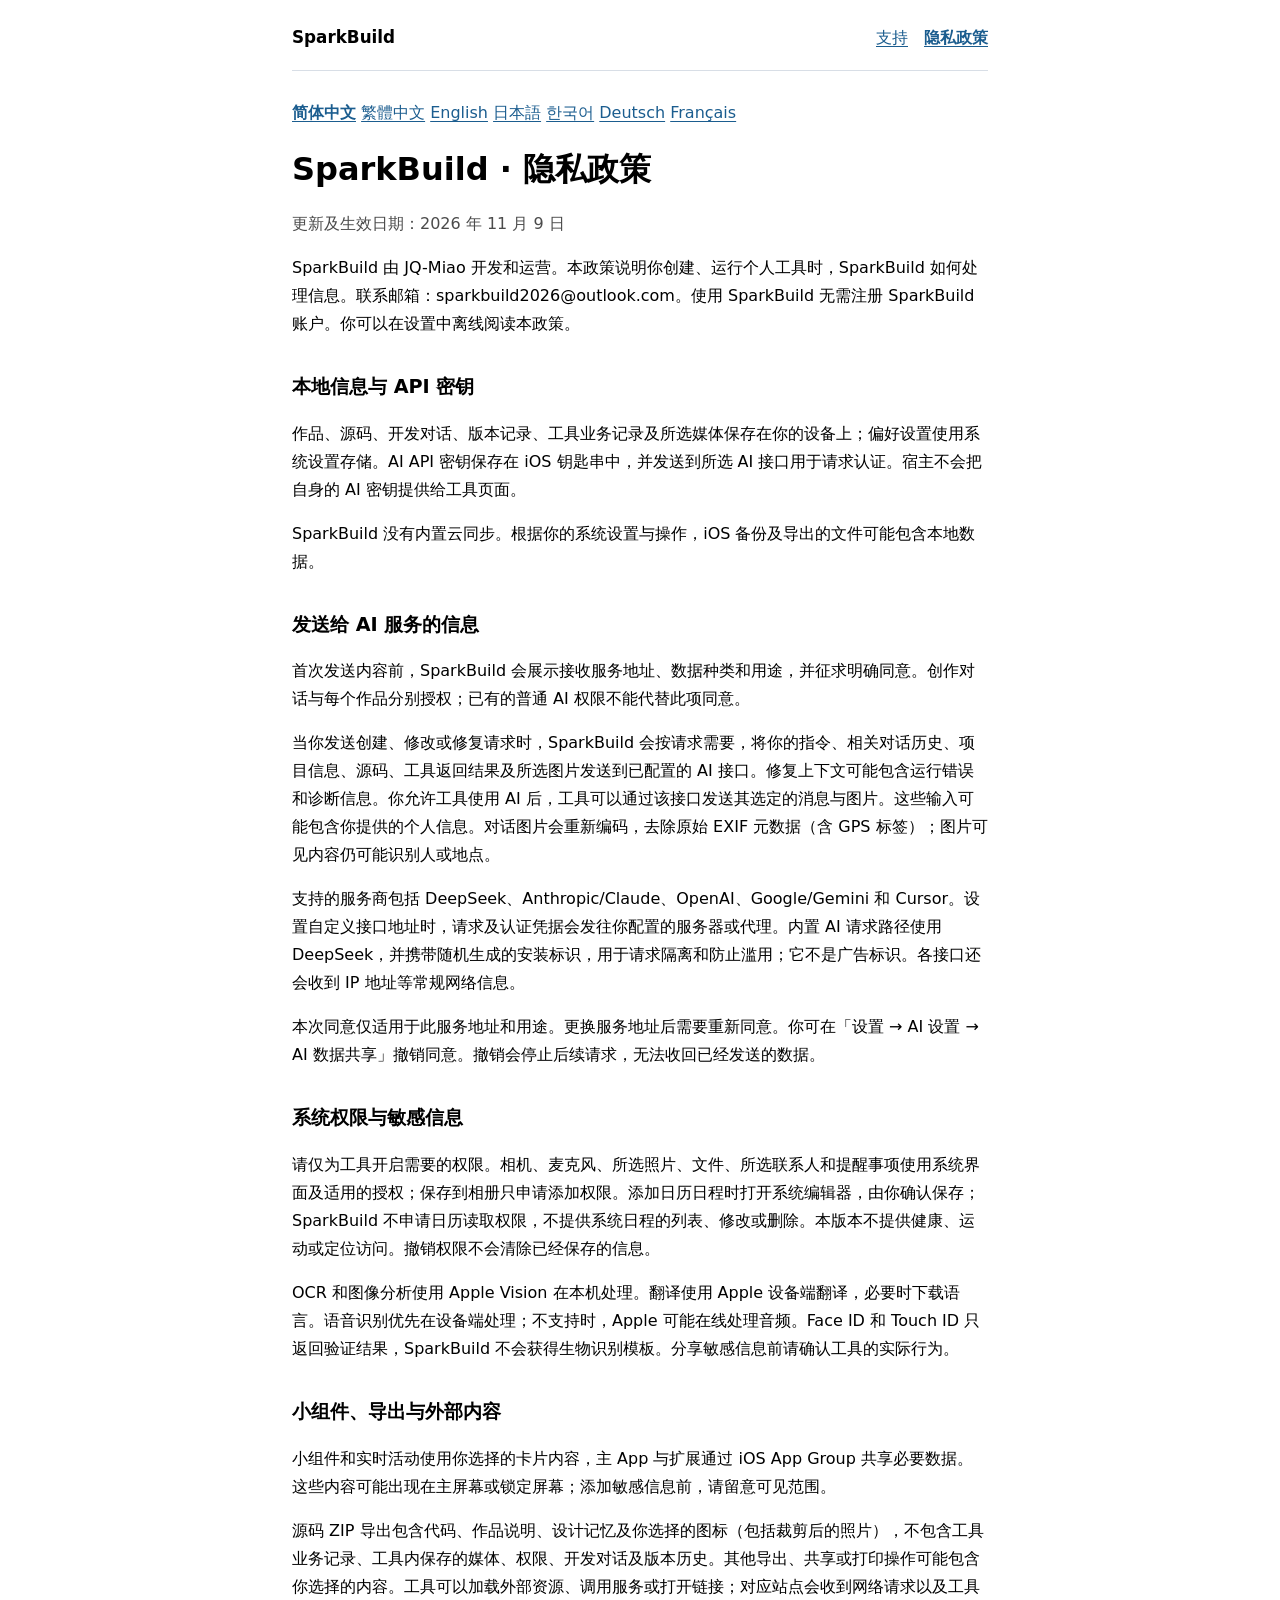
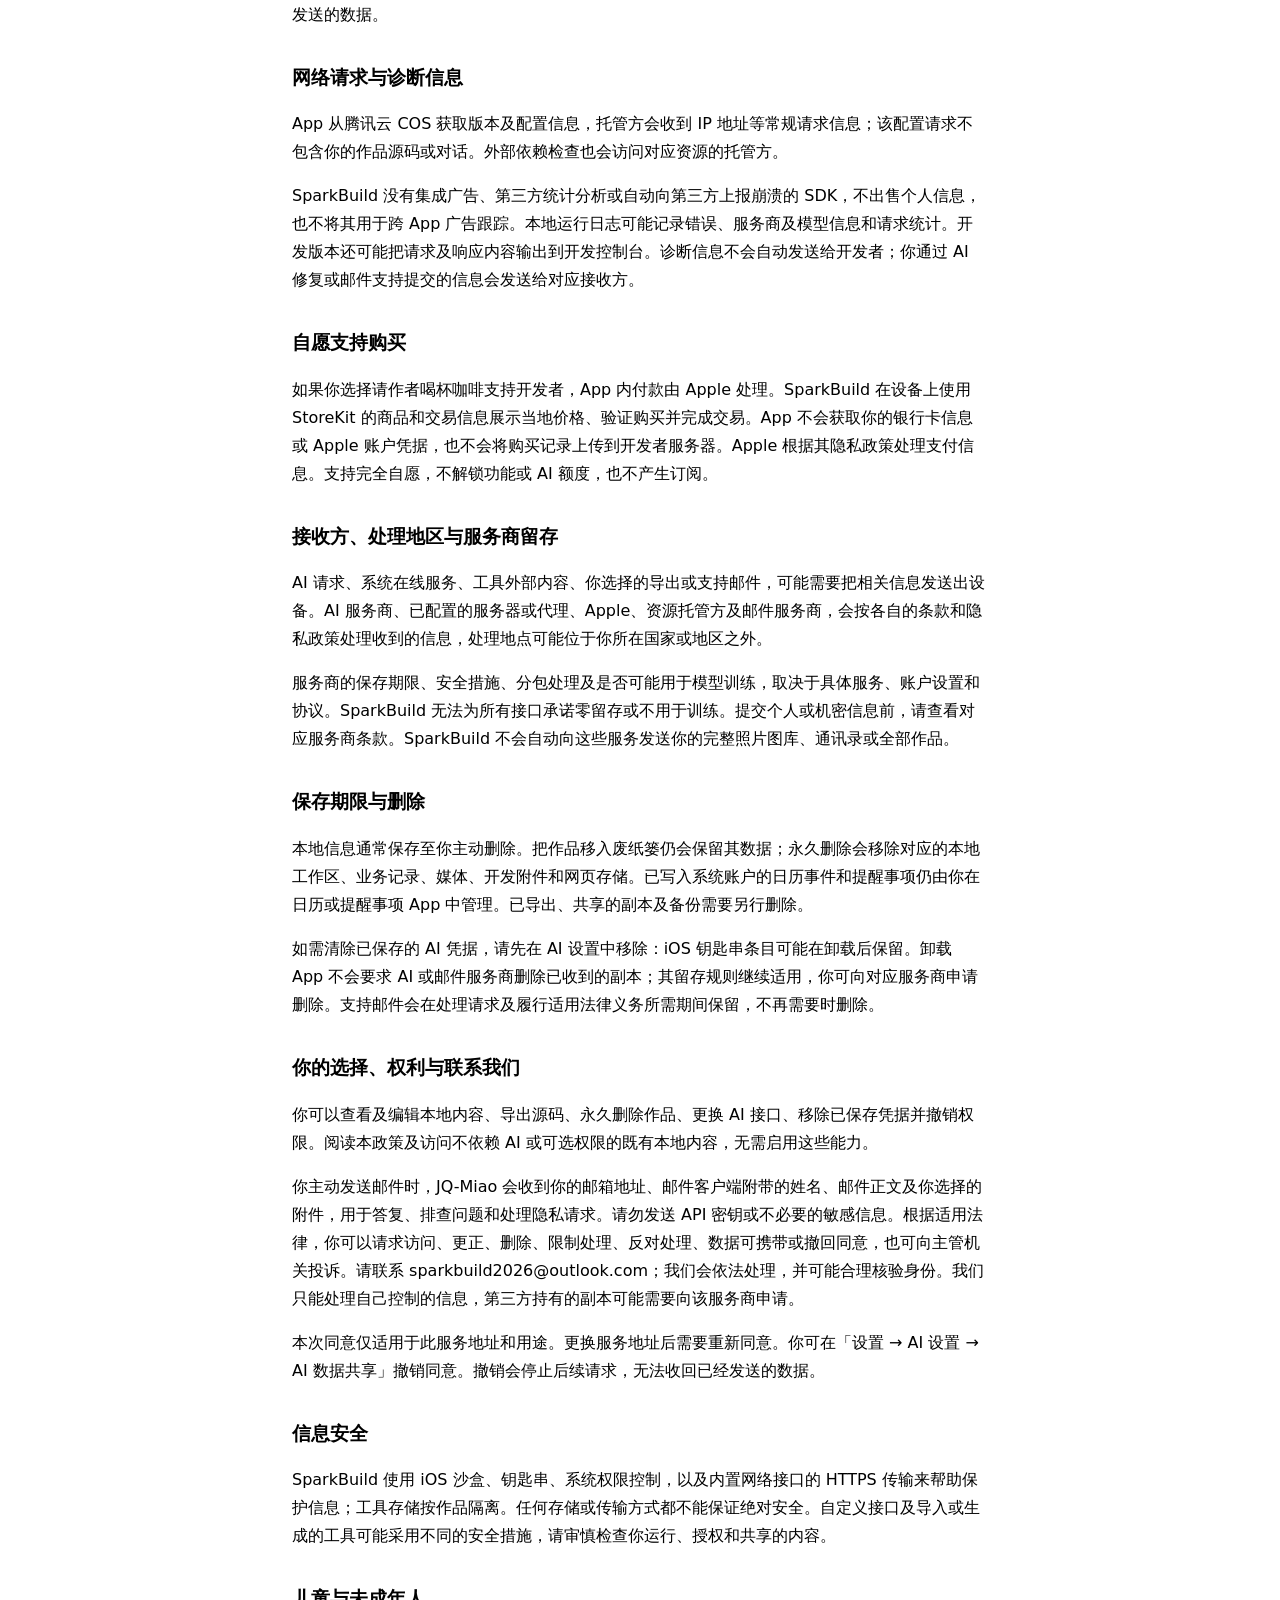
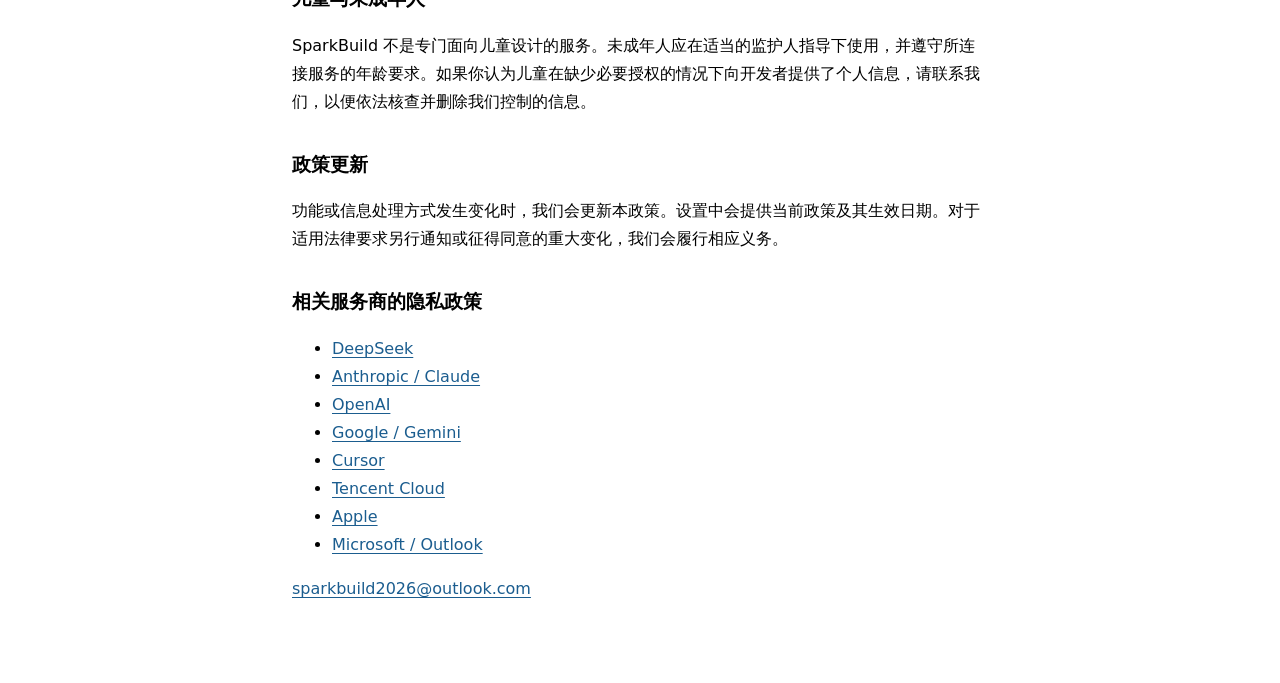
==== privacy/index.html @ aaa5af41 "Add SparkBuild support and privacy policy pages." ====
<!doctype html>
<html lang="zh-Hans">
<head>
  <meta charset="utf-8">
  <meta name="viewport" content="width=device-width,initial-scale=1">
  <meta name="color-scheme" content="light dark">
  <title>SparkBuild · 隐私政策</title>
  <link rel="stylesheet" href="../site.css">
</head>
<body>
  <header class="site">
    <a class="brand" href="../index.html">SparkBuild</a>
    <nav class="site-nav" aria-label="Site">
      <a href="../index.html">支持</a>
      <a href="index.html" aria-current="page">隐私政策</a>
    </nav>
  </header>
  <nav aria-label="Language"><a href="index.html" lang="zh-Hans" hreflang="zh-Hans" aria-current="page">简体中文</a>
<a href="zh-Hant.html" lang="zh-Hant" hreflang="zh-Hant">繁體中文</a>
<a href="en.html" lang="en" hreflang="en">English</a>
<a href="ja.html" lang="ja" hreflang="ja">日本語</a>
<a href="ko.html" lang="ko" hreflang="ko">한국어</a>
<a href="de.html" lang="de" hreflang="de">Deutsch</a>
<a href="fr.html" lang="fr" hreflang="fr">Français</a></nav>
  <main>
    <h1>SparkBuild · 隐私政策</h1>
    <p class="date">更新及生效日期：2026 年 11 月 9 日</p>
    <p>SparkBuild 由 JQ-Miao 开发和运营。本政策说明你创建、运行个人工具时，SparkBuild 如何处理信息。联系邮箱：sparkbuild2026@outlook.com。使用 SparkBuild 无需注册 SparkBuild 账户。你可以在设置中离线阅读本政策。</p>
    <section aria-labelledby="storage"><h2 id="storage">本地信息与 API 密钥</h2><p>作品、源码、开发对话、版本记录、工具业务记录及所选媒体保存在你的设备上；偏好设置使用系统设置存储。AI API 密钥保存在 iOS 钥匙串中，并发送到所选 AI 接口用于请求认证。宿主不会把自身的 AI 密钥提供给工具页面。</p>
<p>SparkBuild 没有内置云同步。根据你的系统设置与操作，iOS 备份及导出的文件可能包含本地数据。</p></section><section aria-labelledby="ai"><h2 id="ai">发送给 AI 服务的信息</h2><p>首次发送内容前，SparkBuild 会展示接收服务地址、数据种类和用途，并征求明确同意。创作对话与每个作品分别授权；已有的普通 AI 权限不能代替此项同意。</p>
<p>当你发送创建、修改或修复请求时，SparkBuild 会按请求需要，将你的指令、相关对话历史、项目信息、源码、工具返回结果及所选图片发送到已配置的 AI 接口。修复上下文可能包含运行错误和诊断信息。你允许工具使用 AI 后，工具可以通过该接口发送其选定的消息与图片。这些输入可能包含你提供的个人信息。对话图片会重新编码，去除原始 EXIF 元数据（含 GPS 标签）；图片可见内容仍可能识别人或地点。</p>
<p>支持的服务商包括 DeepSeek、Anthropic/Claude、OpenAI、Google/Gemini 和 Cursor。设置自定义接口地址时，请求及认证凭据会发往你配置的服务器或代理。内置 AI 请求路径使用 DeepSeek，并携带随机生成的安装标识，用于请求隔离和防止滥用；它不是广告标识。各接口还会收到 IP 地址等常规网络信息。</p>
<p>本次同意仅适用于此服务地址和用途。更换服务地址后需要重新同意。你可在「设置 → AI 设置 → AI 数据共享」撤销同意。撤销会停止后续请求，无法收回已经发送的数据。</p></section><section aria-labelledby="permissions"><h2 id="permissions">系统权限与敏感信息</h2><p>请仅为工具开启需要的权限。相机、麦克风、所选照片、文件、所选联系人和提醒事项使用系统界面及适用的授权；保存到相册只申请添加权限。添加日历日程时打开系统编辑器，由你确认保存；SparkBuild 不申请日历读取权限，不提供系统日程的列表、修改或删除。本版本不提供健康、运动或定位访问。撤销权限不会清除已经保存的信息。</p>
<p>OCR 和图像分析使用 Apple Vision 在本机处理。翻译使用 Apple 设备端翻译，必要时下载语言。语音识别优先在设备端处理；不支持时，Apple 可能在线处理音频。Face ID 和 Touch ID 只返回验证结果，SparkBuild 不会获得生物识别模板。分享敏感信息前请确认工具的实际行为。</p></section><section aria-labelledby="surfaces"><h2 id="surfaces">小组件、导出与外部内容</h2><p>小组件和实时活动使用你选择的卡片内容，主 App 与扩展通过 iOS App Group 共享必要数据。这些内容可能出现在主屏幕或锁定屏幕；添加敏感信息前，请留意可见范围。</p>
<p>源码 ZIP 导出包含代码、作品说明、设计记忆及你选择的图标（包括裁剪后的照片），不包含工具业务记录、工具内保存的媒体、权限、开发对话及版本历史。其他导出、共享或打印操作可能包含你选择的内容。工具可以加载外部资源、调用服务或打开链接；对应站点会收到网络请求以及工具发送的数据。</p></section><section aria-labelledby="network"><h2 id="network">网络请求与诊断信息</h2><p>App 从腾讯云 COS 获取版本及配置信息，托管方会收到 IP 地址等常规请求信息；该配置请求不包含你的作品源码或对话。外部依赖检查也会访问对应资源的托管方。</p>
<p>SparkBuild 没有集成广告、第三方统计分析或自动向第三方上报崩溃的 SDK，不出售个人信息，也不将其用于跨 App 广告跟踪。本地运行日志可能记录错误、服务商及模型信息和请求统计。开发版本还可能把请求及响应内容输出到开发控制台。诊断信息不会自动发送给开发者；你通过 AI 修复或邮件支持提交的信息会发送给对应接收方。</p></section><section aria-labelledby="purchases"><h2 id="purchases">自愿支持购买</h2><p>如果你选择请作者喝杯咖啡支持开发者，App 内付款由 Apple 处理。SparkBuild 在设备上使用 StoreKit 的商品和交易信息展示当地价格、验证购买并完成交易。App 不会获取你的银行卡信息或 Apple 账户凭据，也不会将购买记录上传到开发者服务器。Apple 根据其隐私政策处理支付信息。支持完全自愿，不解锁功能或 AI 额度，也不产生订阅。</p></section><section aria-labelledby="sharing"><h2 id="sharing">接收方、处理地区与服务商留存</h2><p>AI 请求、系统在线服务、工具外部内容、你选择的导出或支持邮件，可能需要把相关信息发送出设备。AI 服务商、已配置的服务器或代理、Apple、资源托管方及邮件服务商，会按各自的条款和隐私政策处理收到的信息，处理地点可能位于你所在国家或地区之外。</p>
<p>服务商的保存期限、安全措施、分包处理及是否可能用于模型训练，取决于具体服务、账户设置和协议。SparkBuild 无法为所有接口承诺零留存或不用于训练。提交个人或机密信息前，请查看对应服务商条款。SparkBuild 不会自动向这些服务发送你的完整照片图库、通讯录或全部作品。</p></section><section aria-labelledby="retention"><h2 id="retention">保存期限与删除</h2><p>本地信息通常保存至你主动删除。把作品移入废纸篓仍会保留其数据；永久删除会移除对应的本地工作区、业务记录、媒体、开发附件和网页存储。已写入系统账户的日历事件和提醒事项仍由你在日历或提醒事项 App 中管理。已导出、共享的副本及备份需要另行删除。</p>
<p>如需清除已保存的 AI 凭据，请先在 AI 设置中移除：iOS 钥匙串条目可能在卸载后保留。卸载 App 不会要求 AI 或邮件服务商删除已收到的副本；其留存规则继续适用，你可向对应服务商申请删除。支持邮件会在处理请求及履行适用法律义务所需期间保留，不再需要时删除。</p></section><section aria-labelledby="rights"><h2 id="rights">你的选择、权利与联系我们</h2><p>你可以查看及编辑本地内容、导出源码、永久删除作品、更换 AI 接口、移除已保存凭据并撤销权限。阅读本政策及访问不依赖 AI 或可选权限的既有本地内容，无需启用这些能力。</p>
<p>你主动发送邮件时，JQ-Miao 会收到你的邮箱地址、邮件客户端附带的姓名、邮件正文及你选择的附件，用于答复、排查问题和处理隐私请求。请勿发送 API 密钥或不必要的敏感信息。根据适用法律，你可以请求访问、更正、删除、限制处理、反对处理、数据可携带或撤回同意，也可向主管机关投诉。请联系 sparkbuild2026@outlook.com；我们会依法处理，并可能合理核验身份。我们只能处理自己控制的信息，第三方持有的副本可能需要向该服务商申请。</p>
<p>本次同意仅适用于此服务地址和用途。更换服务地址后需要重新同意。你可在「设置 → AI 设置 → AI 数据共享」撤销同意。撤销会停止后续请求，无法收回已经发送的数据。</p></section><section aria-labelledby="security"><h2 id="security">信息安全</h2><p>SparkBuild 使用 iOS 沙盒、钥匙串、系统权限控制，以及内置网络接口的 HTTPS 传输来帮助保护信息；工具存储按作品隔离。任何存储或传输方式都不能保证绝对安全。自定义接口及导入或生成的工具可能采用不同的安全措施，请审慎检查你运行、授权和共享的内容。</p></section><section aria-labelledby="children"><h2 id="children">儿童与未成年人</h2><p>SparkBuild 不是专门面向儿童设计的服务。未成年人应在适当的监护人指导下使用，并遵守所连接服务的年龄要求。如果你认为儿童在缺少必要授权的情况下向开发者提供了个人信息，请联系我们，以便依法核查并删除我们控制的信息。</p></section><section aria-labelledby="changes"><h2 id="changes">政策更新</h2><p>功能或信息处理方式发生变化时，我们会更新本政策。设置中会提供当前政策及其生效日期。对于适用法律要求另行通知或征得同意的重大变化，我们会履行相应义务。</p></section>
    <section><h2>相关服务商的隐私政策</h2><ul><li><a href="https://cdn.deepseek.com/policies/en-US/deepseek-privacy-policy.html" rel="noreferrer">DeepSeek</a></li>
<li><a href="https://www.anthropic.com/legal/privacy" rel="noreferrer">Anthropic / Claude</a></li>
<li><a href="https://openai.com/policies/privacy-policy/" rel="noreferrer">OpenAI</a></li>
<li><a href="https://policies.google.com/privacy" rel="noreferrer">Google / Gemini</a></li>
<li><a href="https://cursor.com/privacy" rel="noreferrer">Cursor</a></li>
<li><a href="https://www.tencentcloud.com/document/product/301/17345" rel="noreferrer">Tencent Cloud</a></li>
<li><a href="https://www.apple.com/legal/privacy/" rel="noreferrer">Apple</a></li>
<li><a href="https://privacy.microsoft.com/privacystatement" rel="noreferrer">Microsoft / Outlook</a></li></ul></section>
    <p><a href="mailto:sparkbuild2026@outlook.com">sparkbuild2026@outlook.com</a></p>
  </main>
</body>
</html>
---- site.css ----
:root { color-scheme: light dark; font-family: system-ui, -apple-system, sans-serif; line-height: 1.75; }
* { box-sizing: border-box; }
body { max-width: 46rem; margin: auto; padding: 1.25rem 1.25rem 4rem; overflow-wrap: anywhere; }
header.site { display: flex; flex-wrap: wrap; align-items: baseline; justify-content: space-between; gap: .75rem 1.5rem; margin-bottom: 1.75rem; padding-bottom: .9rem; border-bottom: 1px solid light-dark(#d8dee6, #2c333c); }
.brand { font-weight: 700; text-decoration: none; color: inherit; font-size: 1.05rem; }
.site-nav { display: flex; flex-wrap: wrap; gap: .5rem 1rem; }
.site-nav a, nav a { padding: .25rem 0; }
[aria-current] { font-weight: 700; }
h1 { line-height: 1.25; }
h2 { font-size: 1.2rem; margin-top: 2rem; }
a { color: light-dark(#1b5d8f, #8acaff); text-underline-offset: .2em; }
.date, .muted { opacity: .7; }
.stack { display: grid; gap: 1rem; }
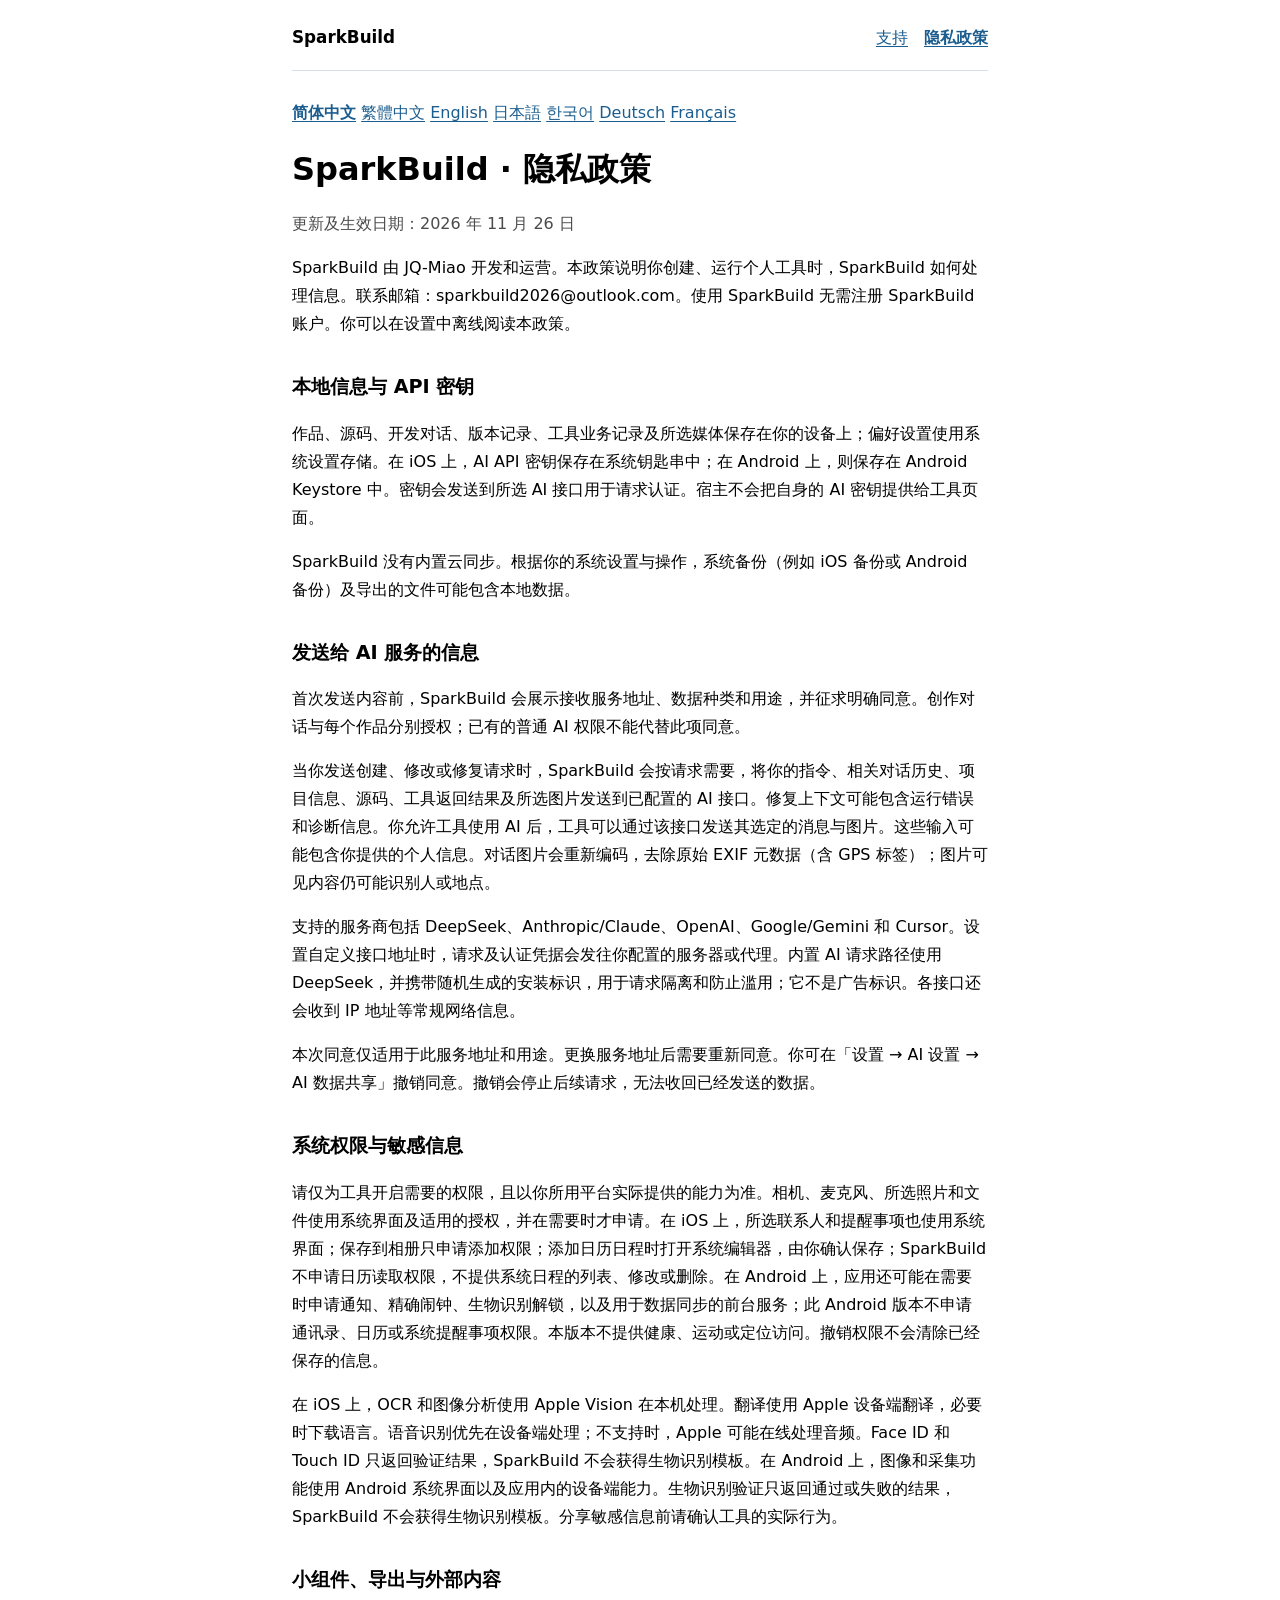
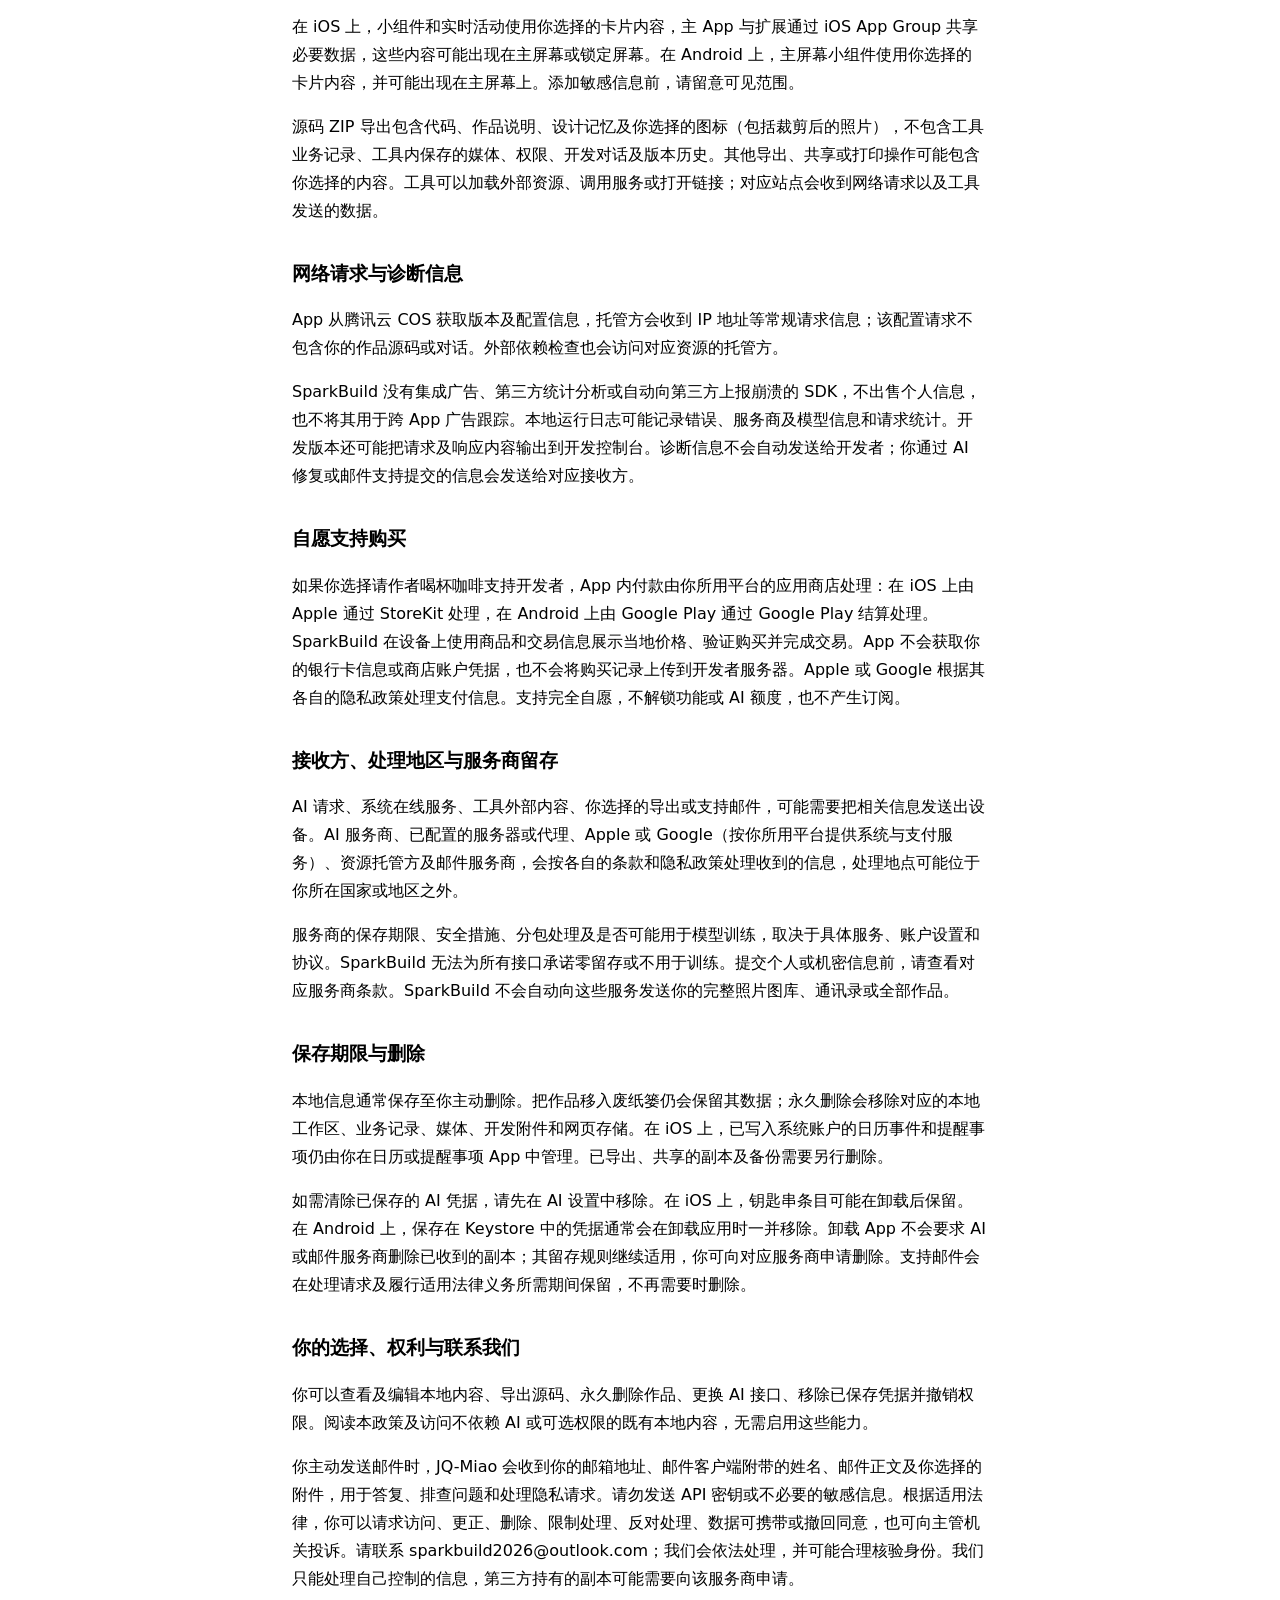
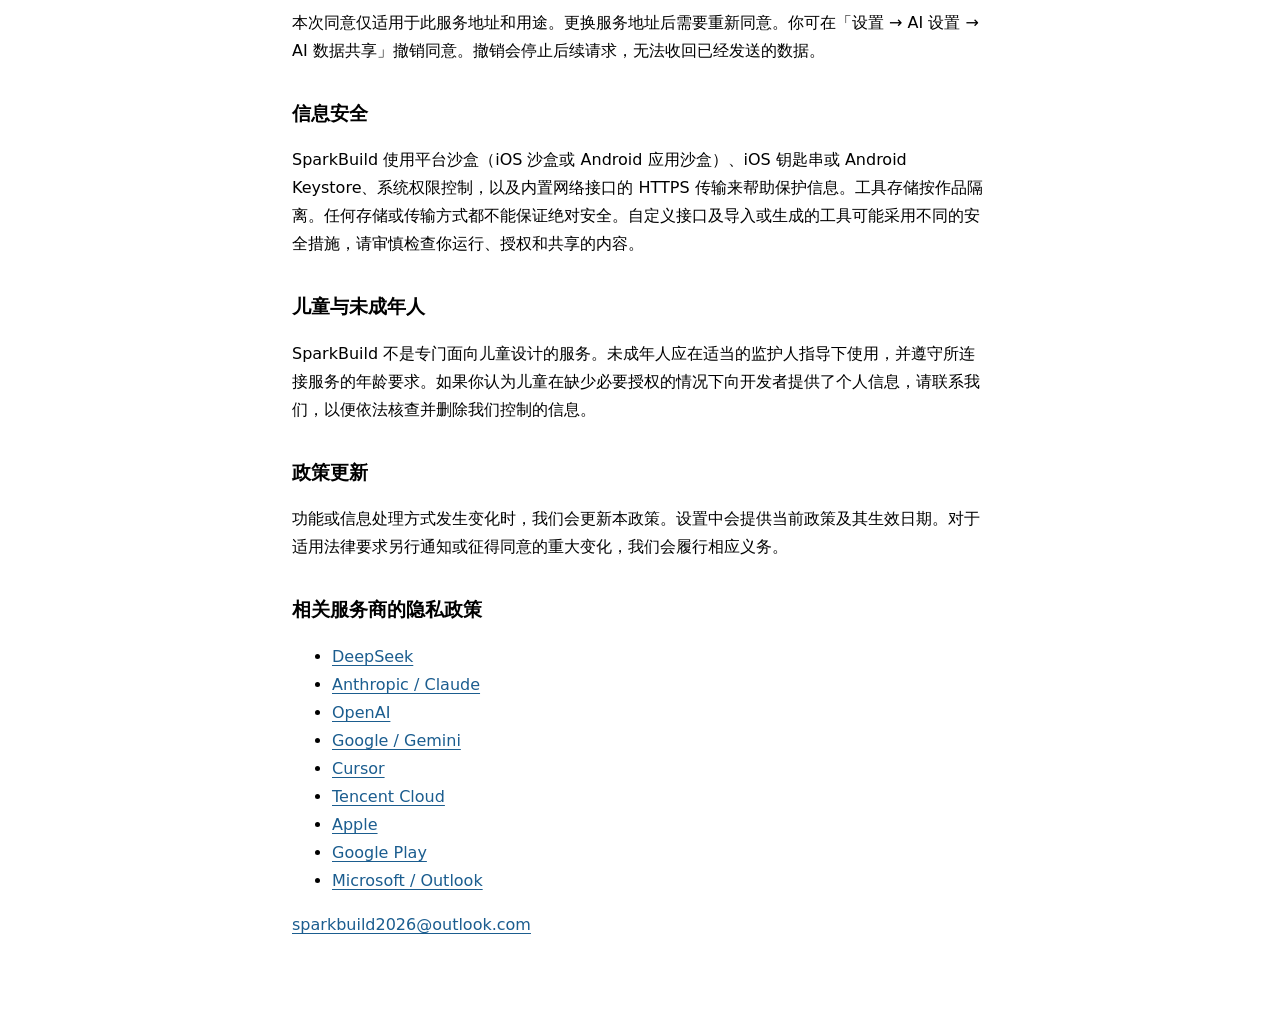
==== commit dd8c933c: "Update support and privacy pages for iOS and Android The same GitHub Pages site is used by the live " ====
--- a/privacy/index.html
+++ b/privacy/index.html
@@ -24,20 +24,20 @@
 <a href="fr.html" lang="fr" hreflang="fr">Français</a></nav>
   <main>
     <h1>SparkBuild · 隐私政策</h1>
-    <p class="date">更新及生效日期：2026 年 11 月 9 日</p>
+    <p class="date">更新及生效日期：2026 年 11 月 26 日</p>
     <p>SparkBuild 由 JQ-Miao 开发和运营。本政策说明你创建、运行个人工具时，SparkBuild 如何处理信息。联系邮箱：sparkbuild2026@outlook.com。使用 SparkBuild 无需注册 SparkBuild 账户。你可以在设置中离线阅读本政策。</p>
-    <section aria-labelledby="storage"><h2 id="storage">本地信息与 API 密钥</h2><p>作品、源码、开发对话、版本记录、工具业务记录及所选媒体保存在你的设备上；偏好设置使用系统设置存储。AI API 密钥保存在 iOS 钥匙串中，并发送到所选 AI 接口用于请求认证。宿主不会把自身的 AI 密钥提供给工具页面。</p>
-<p>SparkBuild 没有内置云同步。根据你的系统设置与操作，iOS 备份及导出的文件可能包含本地数据。</p></section><section aria-labelledby="ai"><h2 id="ai">发送给 AI 服务的信息</h2><p>首次发送内容前，SparkBuild 会展示接收服务地址、数据种类和用途，并征求明确同意。创作对话与每个作品分别授权；已有的普通 AI 权限不能代替此项同意。</p>
+    <section aria-labelledby="storage"><h2 id="storage">本地信息与 API 密钥</h2><p>作品、源码、开发对话、版本记录、工具业务记录及所选媒体保存在你的设备上；偏好设置使用系统设置存储。在 iOS 上，AI API 密钥保存在系统钥匙串中；在 Android 上，则保存在 Android Keystore 中。密钥会发送到所选 AI 接口用于请求认证。宿主不会把自身的 AI 密钥提供给工具页面。</p>
+<p>SparkBuild 没有内置云同步。根据你的系统设置与操作，系统备份（例如 iOS 备份或 Android 备份）及导出的文件可能包含本地数据。</p></section><section aria-labelledby="ai"><h2 id="ai">发送给 AI 服务的信息</h2><p>首次发送内容前，SparkBuild 会展示接收服务地址、数据种类和用途，并征求明确同意。创作对话与每个作品分别授权；已有的普通 AI 权限不能代替此项同意。</p>
 <p>当你发送创建、修改或修复请求时，SparkBuild 会按请求需要，将你的指令、相关对话历史、项目信息、源码、工具返回结果及所选图片发送到已配置的 AI 接口。修复上下文可能包含运行错误和诊断信息。你允许工具使用 AI 后，工具可以通过该接口发送其选定的消息与图片。这些输入可能包含你提供的个人信息。对话图片会重新编码，去除原始 EXIF 元数据（含 GPS 标签）；图片可见内容仍可能识别人或地点。</p>
 <p>支持的服务商包括 DeepSeek、Anthropic/Claude、OpenAI、Google/Gemini 和 Cursor。设置自定义接口地址时，请求及认证凭据会发往你配置的服务器或代理。内置 AI 请求路径使用 DeepSeek，并携带随机生成的安装标识，用于请求隔离和防止滥用；它不是广告标识。各接口还会收到 IP 地址等常规网络信息。</p>
-<p>本次同意仅适用于此服务地址和用途。更换服务地址后需要重新同意。你可在「设置 → AI 设置 → AI 数据共享」撤销同意。撤销会停止后续请求，无法收回已经发送的数据。</p></section><section aria-labelledby="permissions"><h2 id="permissions">系统权限与敏感信息</h2><p>请仅为工具开启需要的权限。相机、麦克风、所选照片、文件、所选联系人和提醒事项使用系统界面及适用的授权；保存到相册只申请添加权限。添加日历日程时打开系统编辑器，由你确认保存；SparkBuild 不申请日历读取权限，不提供系统日程的列表、修改或删除。本版本不提供健康、运动或定位访问。撤销权限不会清除已经保存的信息。</p>
-<p>OCR 和图像分析使用 Apple Vision 在本机处理。翻译使用 Apple 设备端翻译，必要时下载语言。语音识别优先在设备端处理；不支持时，Apple 可能在线处理音频。Face ID 和 Touch ID 只返回验证结果，SparkBuild 不会获得生物识别模板。分享敏感信息前请确认工具的实际行为。</p></section><section aria-labelledby="surfaces"><h2 id="surfaces">小组件、导出与外部内容</h2><p>小组件和实时活动使用你选择的卡片内容，主 App 与扩展通过 iOS App Group 共享必要数据。这些内容可能出现在主屏幕或锁定屏幕；添加敏感信息前，请留意可见范围。</p>
+<p>本次同意仅适用于此服务地址和用途。更换服务地址后需要重新同意。你可在「设置 → AI 设置 → AI 数据共享」撤销同意。撤销会停止后续请求，无法收回已经发送的数据。</p></section><section aria-labelledby="permissions"><h2 id="permissions">系统权限与敏感信息</h2><p>请仅为工具开启需要的权限，且以你所用平台实际提供的能力为准。相机、麦克风、所选照片和文件使用系统界面及适用的授权，并在需要时才申请。在 iOS 上，所选联系人和提醒事项也使用系统界面；保存到相册只申请添加权限；添加日历日程时打开系统编辑器，由你确认保存；SparkBuild 不申请日历读取权限，不提供系统日程的列表、修改或删除。在 Android 上，应用还可能在需要时申请通知、精确闹钟、生物识别解锁，以及用于数据同步的前台服务；此 Android 版本不申请通讯录、日历或系统提醒事项权限。本版本不提供健康、运动或定位访问。撤销权限不会清除已经保存的信息。</p>
+<p>在 iOS 上，OCR 和图像分析使用 Apple Vision 在本机处理。翻译使用 Apple 设备端翻译，必要时下载语言。语音识别优先在设备端处理；不支持时，Apple 可能在线处理音频。Face ID 和 Touch ID 只返回验证结果，SparkBuild 不会获得生物识别模板。在 Android 上，图像和采集功能使用 Android 系统界面以及应用内的设备端能力。生物识别验证只返回通过或失败的结果，SparkBuild 不会获得生物识别模板。分享敏感信息前请确认工具的实际行为。</p></section><section aria-labelledby="surfaces"><h2 id="surfaces">小组件、导出与外部内容</h2><p>在 iOS 上，小组件和实时活动使用你选择的卡片内容，主 App 与扩展通过 iOS App Group 共享必要数据，这些内容可能出现在主屏幕或锁定屏幕。在 Android 上，主屏幕小组件使用你选择的卡片内容，并可能出现在主屏幕上。添加敏感信息前，请留意可见范围。</p>
 <p>源码 ZIP 导出包含代码、作品说明、设计记忆及你选择的图标（包括裁剪后的照片），不包含工具业务记录、工具内保存的媒体、权限、开发对话及版本历史。其他导出、共享或打印操作可能包含你选择的内容。工具可以加载外部资源、调用服务或打开链接；对应站点会收到网络请求以及工具发送的数据。</p></section><section aria-labelledby="network"><h2 id="network">网络请求与诊断信息</h2><p>App 从腾讯云 COS 获取版本及配置信息，托管方会收到 IP 地址等常规请求信息；该配置请求不包含你的作品源码或对话。外部依赖检查也会访问对应资源的托管方。</p>
-<p>SparkBuild 没有集成广告、第三方统计分析或自动向第三方上报崩溃的 SDK，不出售个人信息，也不将其用于跨 App 广告跟踪。本地运行日志可能记录错误、服务商及模型信息和请求统计。开发版本还可能把请求及响应内容输出到开发控制台。诊断信息不会自动发送给开发者；你通过 AI 修复或邮件支持提交的信息会发送给对应接收方。</p></section><section aria-labelledby="purchases"><h2 id="purchases">自愿支持购买</h2><p>如果你选择请作者喝杯咖啡支持开发者，App 内付款由 Apple 处理。SparkBuild 在设备上使用 StoreKit 的商品和交易信息展示当地价格、验证购买并完成交易。App 不会获取你的银行卡信息或 Apple 账户凭据，也不会将购买记录上传到开发者服务器。Apple 根据其隐私政策处理支付信息。支持完全自愿，不解锁功能或 AI 额度，也不产生订阅。</p></section><section aria-labelledby="sharing"><h2 id="sharing">接收方、处理地区与服务商留存</h2><p>AI 请求、系统在线服务、工具外部内容、你选择的导出或支持邮件，可能需要把相关信息发送出设备。AI 服务商、已配置的服务器或代理、Apple、资源托管方及邮件服务商，会按各自的条款和隐私政策处理收到的信息，处理地点可能位于你所在国家或地区之外。</p>
-<p>服务商的保存期限、安全措施、分包处理及是否可能用于模型训练，取决于具体服务、账户设置和协议。SparkBuild 无法为所有接口承诺零留存或不用于训练。提交个人或机密信息前，请查看对应服务商条款。SparkBuild 不会自动向这些服务发送你的完整照片图库、通讯录或全部作品。</p></section><section aria-labelledby="retention"><h2 id="retention">保存期限与删除</h2><p>本地信息通常保存至你主动删除。把作品移入废纸篓仍会保留其数据；永久删除会移除对应的本地工作区、业务记录、媒体、开发附件和网页存储。已写入系统账户的日历事件和提醒事项仍由你在日历或提醒事项 App 中管理。已导出、共享的副本及备份需要另行删除。</p>
-<p>如需清除已保存的 AI 凭据，请先在 AI 设置中移除：iOS 钥匙串条目可能在卸载后保留。卸载 App 不会要求 AI 或邮件服务商删除已收到的副本；其留存规则继续适用，你可向对应服务商申请删除。支持邮件会在处理请求及履行适用法律义务所需期间保留，不再需要时删除。</p></section><section aria-labelledby="rights"><h2 id="rights">你的选择、权利与联系我们</h2><p>你可以查看及编辑本地内容、导出源码、永久删除作品、更换 AI 接口、移除已保存凭据并撤销权限。阅读本政策及访问不依赖 AI 或可选权限的既有本地内容，无需启用这些能力。</p>
+<p>SparkBuild 没有集成广告、第三方统计分析或自动向第三方上报崩溃的 SDK，不出售个人信息，也不将其用于跨 App 广告跟踪。本地运行日志可能记录错误、服务商及模型信息和请求统计。开发版本还可能把请求及响应内容输出到开发控制台。诊断信息不会自动发送给开发者；你通过 AI 修复或邮件支持提交的信息会发送给对应接收方。</p></section><section aria-labelledby="purchases"><h2 id="purchases">自愿支持购买</h2><p>如果你选择请作者喝杯咖啡支持开发者，App 内付款由你所用平台的应用商店处理：在 iOS 上由 Apple 通过 StoreKit 处理，在 Android 上由 Google Play 通过 Google Play 结算处理。SparkBuild 在设备上使用商品和交易信息展示当地价格、验证购买并完成交易。App 不会获取你的银行卡信息或商店账户凭据，也不会将购买记录上传到开发者服务器。Apple 或 Google 根据其各自的隐私政策处理支付信息。支持完全自愿，不解锁功能或 AI 额度，也不产生订阅。</p></section><section aria-labelledby="sharing"><h2 id="sharing">接收方、处理地区与服务商留存</h2><p>AI 请求、系统在线服务、工具外部内容、你选择的导出或支持邮件，可能需要把相关信息发送出设备。AI 服务商、已配置的服务器或代理、Apple 或 Google（按你所用平台提供系统与支付服务）、资源托管方及邮件服务商，会按各自的条款和隐私政策处理收到的信息，处理地点可能位于你所在国家或地区之外。</p>
+<p>服务商的保存期限、安全措施、分包处理及是否可能用于模型训练，取决于具体服务、账户设置和协议。SparkBuild 无法为所有接口承诺零留存或不用于训练。提交个人或机密信息前，请查看对应服务商条款。SparkBuild 不会自动向这些服务发送你的完整照片图库、通讯录或全部作品。</p></section><section aria-labelledby="retention"><h2 id="retention">保存期限与删除</h2><p>本地信息通常保存至你主动删除。把作品移入废纸篓仍会保留其数据；永久删除会移除对应的本地工作区、业务记录、媒体、开发附件和网页存储。在 iOS 上，已写入系统账户的日历事件和提醒事项仍由你在日历或提醒事项 App 中管理。已导出、共享的副本及备份需要另行删除。</p>
+<p>如需清除已保存的 AI 凭据，请先在 AI 设置中移除。在 iOS 上，钥匙串条目可能在卸载后保留。在 Android 上，保存在 Keystore 中的凭据通常会在卸载应用时一并移除。卸载 App 不会要求 AI 或邮件服务商删除已收到的副本；其留存规则继续适用，你可向对应服务商申请删除。支持邮件会在处理请求及履行适用法律义务所需期间保留，不再需要时删除。</p></section><section aria-labelledby="rights"><h2 id="rights">你的选择、权利与联系我们</h2><p>你可以查看及编辑本地内容、导出源码、永久删除作品、更换 AI 接口、移除已保存凭据并撤销权限。阅读本政策及访问不依赖 AI 或可选权限的既有本地内容，无需启用这些能力。</p>
 <p>你主动发送邮件时，JQ-Miao 会收到你的邮箱地址、邮件客户端附带的姓名、邮件正文及你选择的附件，用于答复、排查问题和处理隐私请求。请勿发送 API 密钥或不必要的敏感信息。根据适用法律，你可以请求访问、更正、删除、限制处理、反对处理、数据可携带或撤回同意，也可向主管机关投诉。请联系 sparkbuild2026@outlook.com；我们会依法处理，并可能合理核验身份。我们只能处理自己控制的信息，第三方持有的副本可能需要向该服务商申请。</p>
-<p>本次同意仅适用于此服务地址和用途。更换服务地址后需要重新同意。你可在「设置 → AI 设置 → AI 数据共享」撤销同意。撤销会停止后续请求，无法收回已经发送的数据。</p></section><section aria-labelledby="security"><h2 id="security">信息安全</h2><p>SparkBuild 使用 iOS 沙盒、钥匙串、系统权限控制，以及内置网络接口的 HTTPS 传输来帮助保护信息；工具存储按作品隔离。任何存储或传输方式都不能保证绝对安全。自定义接口及导入或生成的工具可能采用不同的安全措施，请审慎检查你运行、授权和共享的内容。</p></section><section aria-labelledby="children"><h2 id="children">儿童与未成年人</h2><p>SparkBuild 不是专门面向儿童设计的服务。未成年人应在适当的监护人指导下使用，并遵守所连接服务的年龄要求。如果你认为儿童在缺少必要授权的情况下向开发者提供了个人信息，请联系我们，以便依法核查并删除我们控制的信息。</p></section><section aria-labelledby="changes"><h2 id="changes">政策更新</h2><p>功能或信息处理方式发生变化时，我们会更新本政策。设置中会提供当前政策及其生效日期。对于适用法律要求另行通知或征得同意的重大变化，我们会履行相应义务。</p></section>
+<p>本次同意仅适用于此服务地址和用途。更换服务地址后需要重新同意。你可在「设置 → AI 设置 → AI 数据共享」撤销同意。撤销会停止后续请求，无法收回已经发送的数据。</p></section><section aria-labelledby="security"><h2 id="security">信息安全</h2><p>SparkBuild 使用平台沙盒（iOS 沙盒或 Android 应用沙盒）、iOS 钥匙串或 Android Keystore、系统权限控制，以及内置网络接口的 HTTPS 传输来帮助保护信息。工具存储按作品隔离。任何存储或传输方式都不能保证绝对安全。自定义接口及导入或生成的工具可能采用不同的安全措施，请审慎检查你运行、授权和共享的内容。</p></section><section aria-labelledby="children"><h2 id="children">儿童与未成年人</h2><p>SparkBuild 不是专门面向儿童设计的服务。未成年人应在适当的监护人指导下使用，并遵守所连接服务的年龄要求。如果你认为儿童在缺少必要授权的情况下向开发者提供了个人信息，请联系我们，以便依法核查并删除我们控制的信息。</p></section><section aria-labelledby="changes"><h2 id="changes">政策更新</h2><p>功能或信息处理方式发生变化时，我们会更新本政策。设置中会提供当前政策及其生效日期。对于适用法律要求另行通知或征得同意的重大变化，我们会履行相应义务。</p></section>
     <section><h2>相关服务商的隐私政策</h2><ul><li><a href="https://cdn.deepseek.com/policies/en-US/deepseek-privacy-policy.html" rel="noreferrer">DeepSeek</a></li>
 <li><a href="https://www.anthropic.com/legal/privacy" rel="noreferrer">Anthropic / Claude</a></li>
 <li><a href="https://openai.com/policies/privacy-policy/" rel="noreferrer">OpenAI</a></li>
@@ -45,6 +45,7 @@
 <li><a href="https://cursor.com/privacy" rel="noreferrer">Cursor</a></li>
 <li><a href="https://www.tencentcloud.com/document/product/301/17345" rel="noreferrer">Tencent Cloud</a></li>
 <li><a href="https://www.apple.com/legal/privacy/" rel="noreferrer">Apple</a></li>
+<li><a href="https://policies.google.com/privacy" rel="noreferrer">Google Play</a></li>
 <li><a href="https://privacy.microsoft.com/privacystatement" rel="noreferrer">Microsoft / Outlook</a></li></ul></section>
     <p><a href="mailto:sparkbuild2026@outlook.com">sparkbuild2026@outlook.com</a></p>
   </main>
